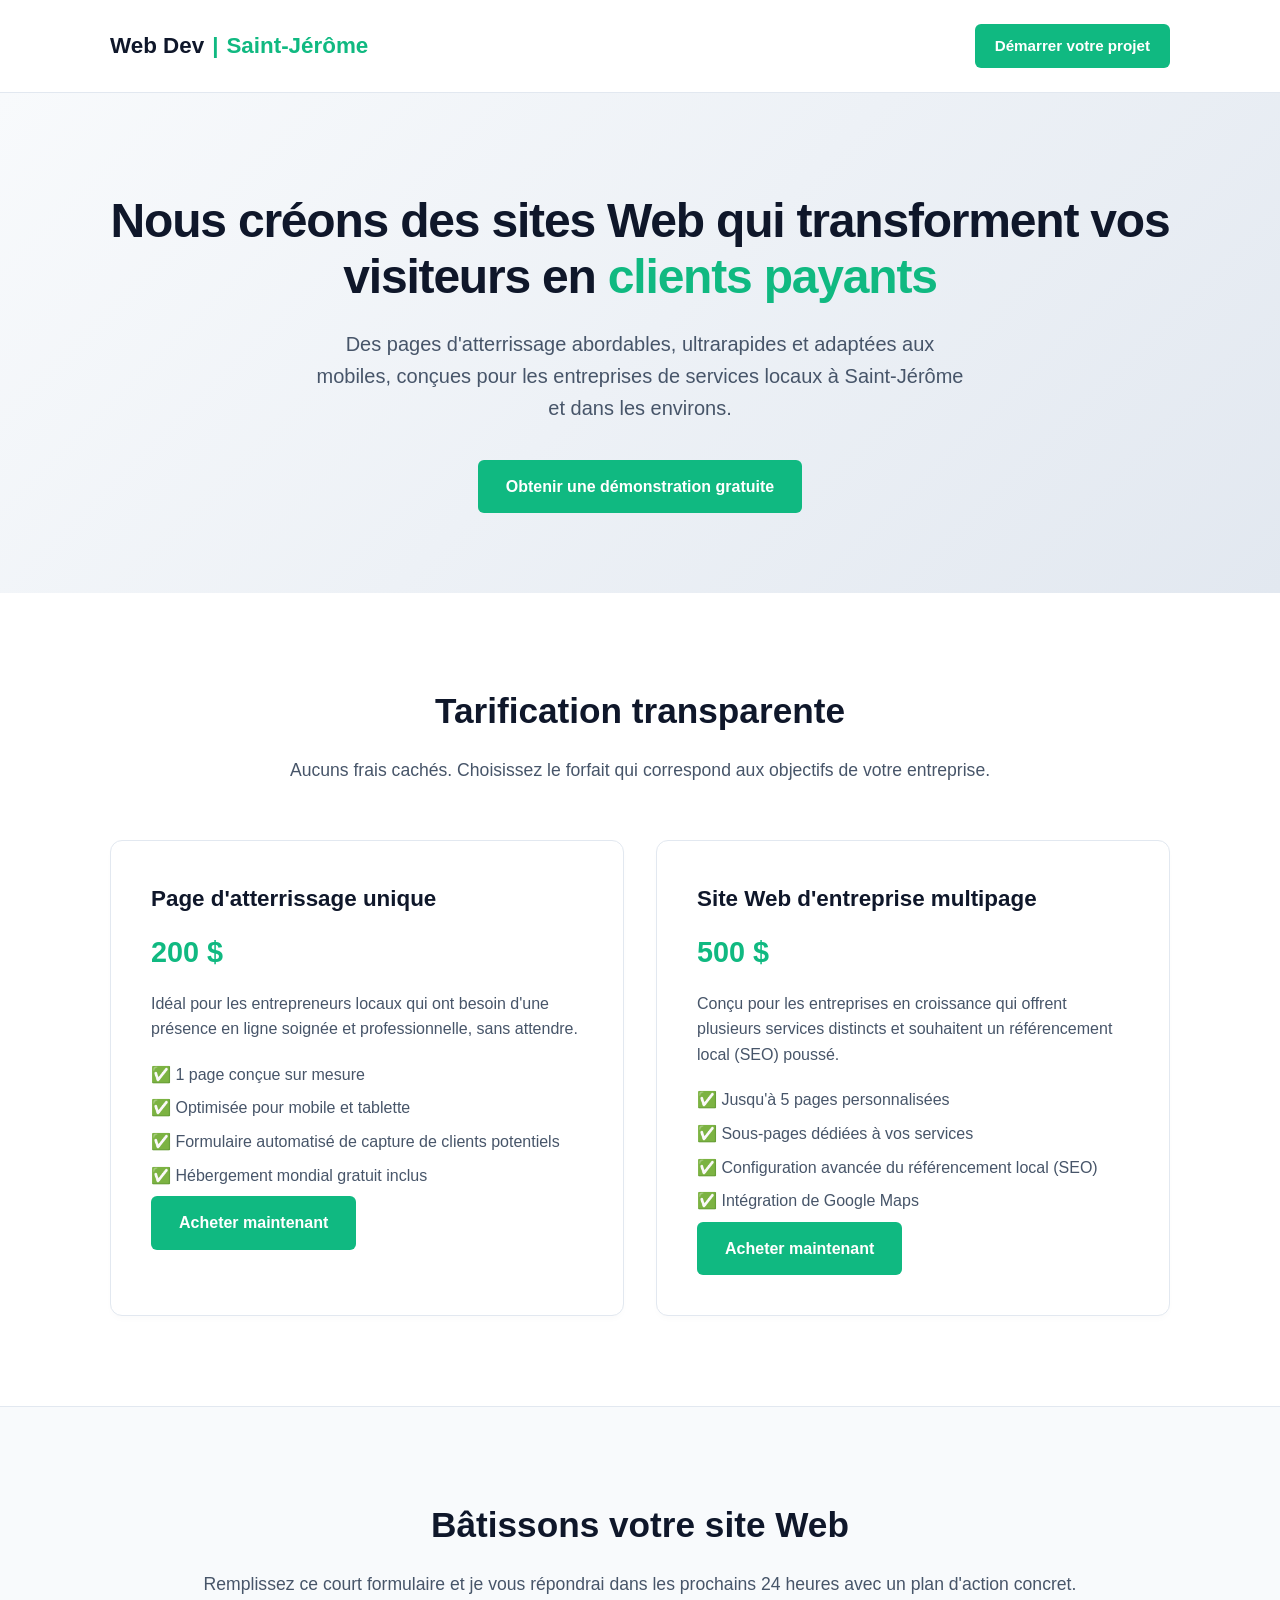
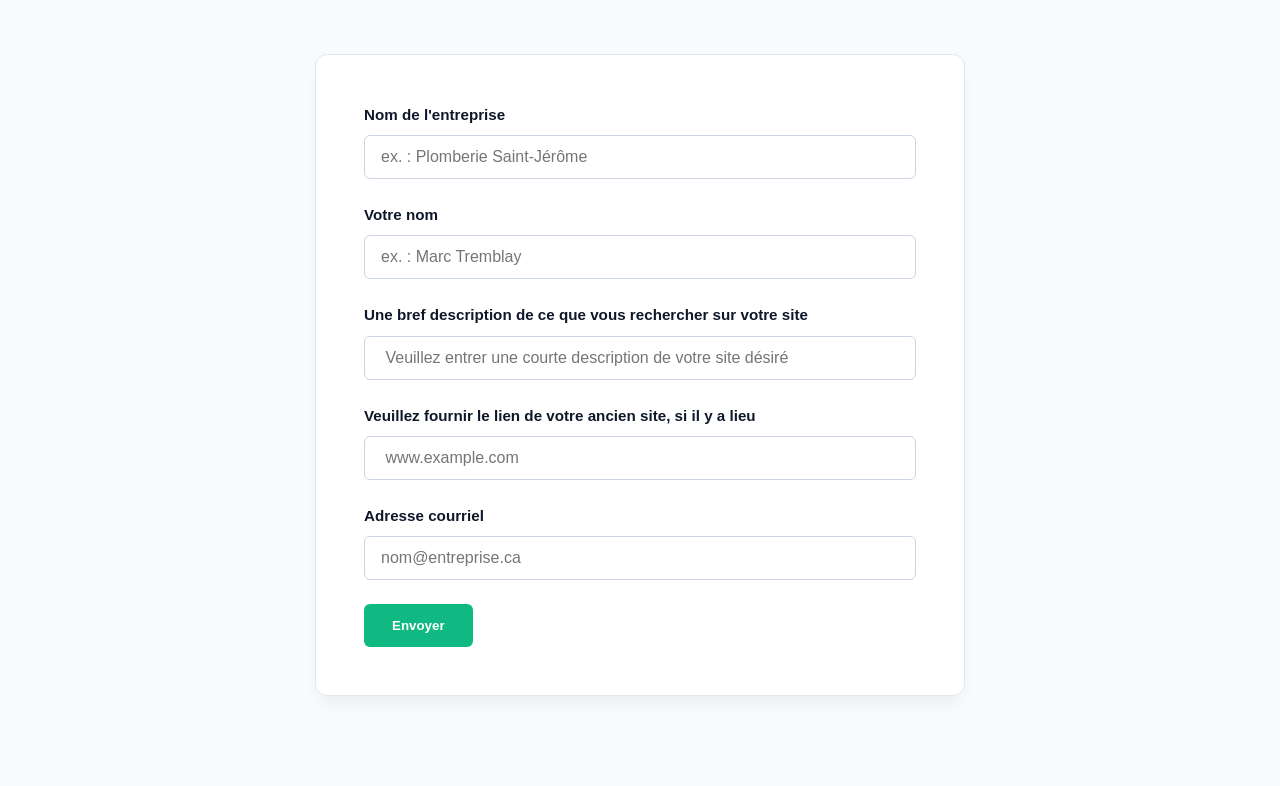
==== index.html @ 794383ef "Update index.html" ====
<!DOCTYPE html>
<html lang="fr-CA">
<head>
    <meta charset="UTF-8">
    <meta name="viewport" content="width=device-width, initial-scale=1.0">
    <title>Développement Web local | Saint-Jérôme</title>
    <link rel="stylesheet" href="style.css">
    <link rel="icon" type="image/png" href="logo.png">
    <link rel="stylesheet" href="sitemap.xml">
</head>
<body>

    <!-- En-tête / Navigation -->
    <header>
        <div class="container nav-container">
            <a href="#" class="logo"> Web Dev <span>|</span><span>Saint-Jérôme</span></a>
            <a href="#order" class="btn" style="padding: 10px 20px; font-size: 0.95rem;">Démarrer votre projet</a>
        </div>
    </header>

    <!-- Section Principale (Hero) -->
    <section class="hero">
        <div class="container">
            <h1>Nous créons des sites Web qui transforment vos visiteurs en <span>clients payants</span></h1>
            <p>Des pages d'atterrissage abordables, ultrarapides et adaptées aux mobiles, conçues pour les entreprises de services locaux à Saint-Jérôme et dans les environs.</p>
            <a href="#order" class="btn">Obtenir une démonstration gratuite</a>
        </div>
    </section>

    <!-- Grille des forfaits / services -->
    <section class="services">
        <div class="container">
            <h2 class="section-title">Tarification transparente</h2>
            <p class="section-subtitle">Aucuns frais cachés. Choisissez le forfait qui correspond aux objectifs de votre entreprise.</p>
            <div class="grid">
                <!-- Forfait 1 -->
                <div class="card">
                    <h3>Page d'atterrissage unique</h3>
                    <div class="price">200 $</div>
                    <p>Idéal pour les entrepreneurs locaux qui ont besoin d'une présence en ligne soignée et professionnelle, sans attendre.</p>
                    <ul>
                        <li>✅ 1 page conçue sur mesure</li>
                        <li>✅ Optimisée pour mobile et tablette</li>
                        <li>✅ Formulaire automatisé de capture de clients potentiels</li>
                        <li>✅ Hébergement mondial gratuit inclus</li>
                    </ul>
                    <a href="https://buy.stripe.com/6oU6oA7S6fLh4u313DaEE00" class="button1">
                        Acheter maintenant
                    </a>
                </div>
                <!-- Forfait 2 -->
                <div class="card">
                    <h3>Site Web d'entreprise multipage</h3>
                    <div class="price">500 $</div>
                    <p>Conçu pour les entreprises en croissance qui offrent plusieurs services distincts et souhaitent un référencement local (SEO) poussé.</p>
                    <ul>
                        <li>✅ Jusqu'à 5 pages personnalisées</li>
                        <li>✅ Sous-pages dédiées à vos services</li>
                        <li>✅ Configuration avancée du référencement local (SEO)</li>
                        <li>✅ Intégration de Google Maps</li>
                    </ul>
                    <a href="https://buy.stripe.com/9B69AMgoC56D5y727HaEE01" class="button2">
                        Acheter maintenant
                    </a>
                </div>
            </div>
        </div>
    </section>

    <!-- Formulaire de contact et de commande (Intégré à Netlify) -->
    <section class="contact" id="order">
        <div class="container">
            <h2 class="section-title">Bâtissons votre site Web</h2>
            <p class="section-subtitle">Remplissez ce court formulaire et je vous répondrai dans les prochains 24 heures avec un plan d'action concret.</p>
            
            <div class="form-container">
                <!-- data-netlify="true" transforme ce formulaire en base de données instantanée sur Netlify -->
                <form action="https://formspree.io/f/mzerzvkk" method="POST" data-netlify="true">
                    
                    <div class="form-group">
                        <label for="bizname">Nom de l'entreprise</label>
                        <input type="text" id="bizname" name="business_name" placeholder="ex. : Plomberie Saint-Jérôme" required>
                    </div>

                    <div class="form-group">
                        <label for="contactname">Votre nom</label>
                        <input type="text" id="contactname" name="client_name" placeholder="ex. : Marc Tremblay" required>
                    </div>

                    <div class="form-group">
                        <label for="projectdescription">Une bref description de ce que vous rechercher sur votre site</label>
                        <input type="freetext" id="projectdescription" name="description" placeholder=" Veuillez entrer une courte description de votre site désiré" required>
                    </div>

                    <div class="form-group">
                        <label for="anciensite">Veuillez fournir le lien de votre ancien site, si il y a lieu</label>
                        <input type="freetext" id="anciensite" name="anciensite" placeholder=" www.example.com " optional>
                    </div>

                    <div class="form-group">
                        <label for="email">Adresse courriel</label>
                        <input type="email" id="email" name="email" placeholder="nom@entreprise.ca" required>
                    </div>

                    <div id="upload-container">
                        <input type="hidden" id="uploaded-file-key" name="r2_file_key" />
                    </div>

                    <button type="submit" class="formsubmit">Envoyer</button>

                </form>
---- style.css ----
/* --- DESIGN SYSTEM & CSS RESET --- */
        * {
            box-sizing: border-box;
            margin: 0;
            padding: 0;
            font-family: -apple-system, BlinkMacSystemFont, "Segoe UI", Roboto, Helvetica, Arial, sans-serif;
        }

        :root {
            --primary: #10b981;       /* Vibrant Agency Green */
            --primary-dark: #059669;  /* Hover state */
            --text-dark: #0f172a;     /* Deep slate blue/black */
            --text-light: #475569;    /* Secondary slate text */
            --bg-light: #f8fafc;      /* Soft light background */
            --white: #ffffff;
        }

        body {
            color: var(--text-dark);
            line-height: 1.6;
            background-color: var(--white);
        }

        /* --- LAYOUT UTILITIES --- */
        .container {
            width: 100%;
            max-width: 1100px;
            margin: 0 auto;
            padding: 0 20px;
        }

        .btn {
            display: inline-block;
            background: var(--primary);
            color: var(--white);
            padding: 14px 28px;
            text-decoration: none;
            border-radius: 6px;
            font-weight: 600;
            border: none;
            cursor: pointer;
            transition: all 0.2s ease;
        }


        .button1{
            display: inline-block;
            background: var(--primary);
            color: var(--white);
            padding: 14px 28px;
            text-decoration: none;
            border-radius: 6px;
            font-weight: 600;
            border: none;
            cursor: pointer;
            transition: all 0.2s ease;
        }

        .button2{
            display: inline-block;
            background: var(--primary);
            color: var(--white);
            padding: 14px 28px;
            text-decoration: none;
            border-radius: 6px;
            font-weight: 600;
            border: none;
            cursor: pointer;
            transition: all 0.2s ease;
        }

        .formsubmit{
            display: inline-block;
            background: var(--primary);
            color: var(--white);
            padding: 14px 28px;
            text-decoration: none;
            border-radius: 6px;
            font-weight: 600;
            border: none;
            cursor: pointer;
            transition: all 0.2s ease;
        }

        .btn:hover {
            background: var(--primary-dark);
            transform: translateY(-1px);
        }

        /* --- HEADER & NAVIGATION --- */
        header {
            padding: 24px 0;
            background: var(--white);
            border-bottom: 1px solid #e2e8f0;
            position: sticky;
            top: 0;
            z-index: 100;
        }

        .nav-container {
            display: flex;
            justify-content: space-between;
            align-items: center;
        }

        .logo {
            font-size: 1.4rem;
            font-weight: 800;
            color: var(--text-dark);
            text-decoration: none;
            display: flex;
            align-items: center;
            gap: 8px;
        }

        .logo span {
            color: var(--primary);
        }

        /* --- HERO SECTION --- */
        .hero {
            padding: 100px 0 80px 0;
            background: linear-gradient(135deg, #f8fafc 0%, #e2e8f0 100%);
            text-align: center;
        }

        .hero h1 {
            font-size: 3rem;
            font-weight: 800;
            line-height: 1.15;
            margin-bottom: 24px;
            letter-spacing: -0.025em;
        }

        .hero h1 span {
            color: var(--primary);
        }

        .hero p {
            font-size: 1.25rem;
            color: var(--text-light);
            max-width: 650px;
            margin: 0 auto 36px auto;
        }

        /* --- OFFERS SECTION --- */
        .services {
            padding: 90px 0;
        }

        .section-title {
            text-align: center;
            font-size: 2.2rem;
            font-weight: 800;
            margin-bottom: 16px;
        }

        .section-subtitle {
            text-align: center;
            color: var(--text-light);
            margin-bottom: 56px;
            font-size: 1.1rem;
        }

        .grid {
            display: grid;
            grid-template-columns: repeat(auto-fit, minmax(300px, 1fr));
            gap: 32px;
        }

        .card {
            padding: 40px;
            border: 1px solid #e2e8f0;
            border-radius: 12px;
            background: var(--white);
            box-shadow: 0 4px 6px -1px rgba(0,0,0,0.02);
            transition: transform 0.2s ease;
        }

        .card:hover {
            transform: translateY(-4px);
        }

        .card h3 {
            margin-bottom: 12px;
            font-size: 1.4rem;
            font-weight: 700;
        }

        .card .price {
            font-size: 1.8rem;
            font-weight: 800;
            color: var(--primary);
            margin-bottom: 16px;
        }

        .card p {
            color: var(--text-light);
            margin-bottom: 20px;
        }

        .card ul {
            list-style: none;
            color: var(--text-light);
        }

        .card ul li {
            margin-bottom: 8px;
            display: flex;
            align-items: center;
            gap: 8px;
        }

        /* --- CONTACT & INTENDED ORDER FORM --- */
        .contact {
            padding: 90px 0;
            background-color: var(--bg-light);
            border-top: 1px solid #e2e8f0;
        }

        .form-container {
            max-width: 650px;
            margin: 0 auto;
            background: var(--white);
            padding: 48px;
            border-radius: 12px;
            border: 1px solid #e2e8f0;
            box-shadow: 0 10px 15px -3px rgba(0,0,0,0.05);
        }

        .form-group {
            margin-bottom: 24px;
        }

        .form-group label {
            display: block;
            margin-bottom: 8px;
            font-weight: 600;
            font-size: 0.95rem;
        }

        .form-group input, 
        .form-group select, 
        .form-group textarea {
            width: 100%;
            padding: 12px 16px;
            border: 1px solid #cbd5e1;
            border-radius: 6px;
            font-size: 1rem;
            color: var(--text-dark);
            background-color: var(--white);
        }

        .form-group input:focus, 
        .form-group select:focus, 
        .form-group textarea:focus {
            outline: 2px solid var(--primary);
            border-color: transparent;
        }

        /* --- FOOTER --- */
        footer {
            background: var(--text-dark);
            color: #94a3b8;
            padding: 48px 0;
            text-align: center;
            font-size: 0.95rem;
            border-top: 1px solid #334155;
        }

        /* --- RESPONSIVE STYLING --- */
        @media (max-width: 768px) {
            .hero h1 { font-size: 2.2rem; }
            .form-container { padding: 24px; }
        }
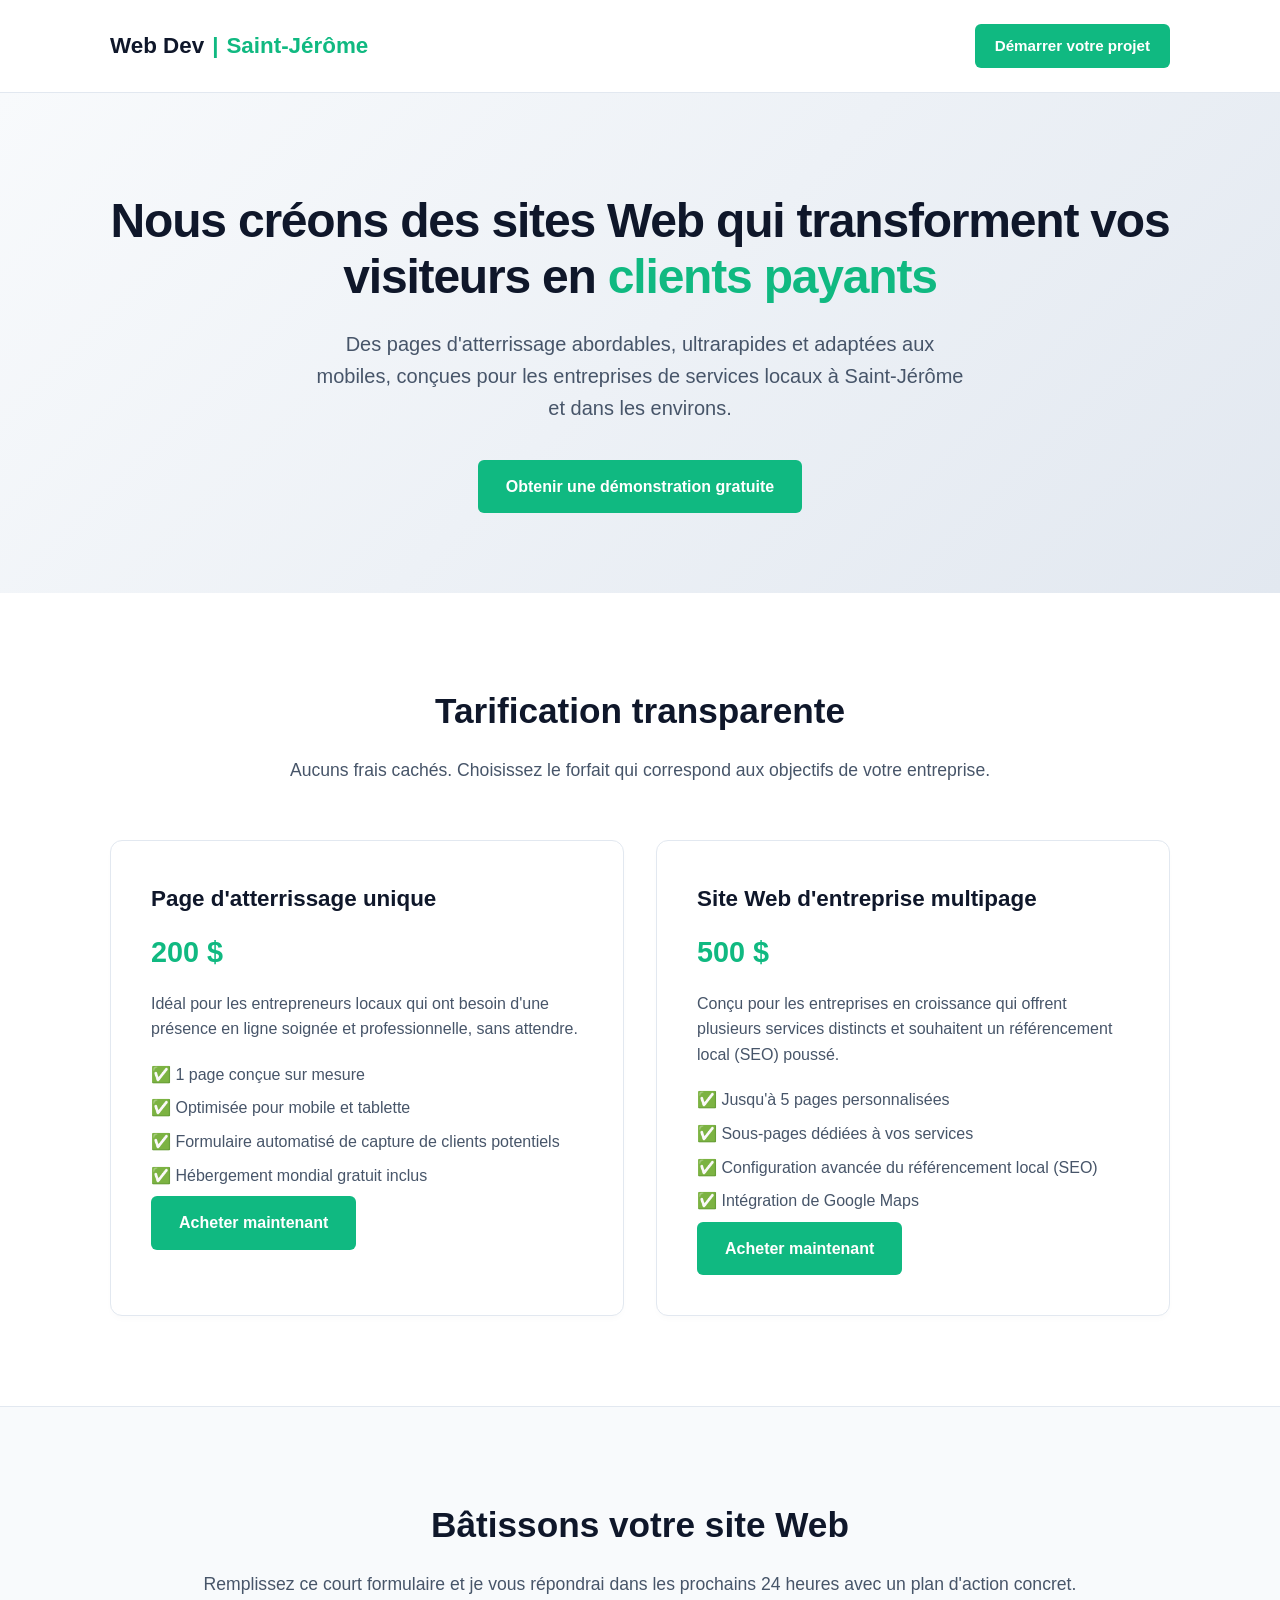
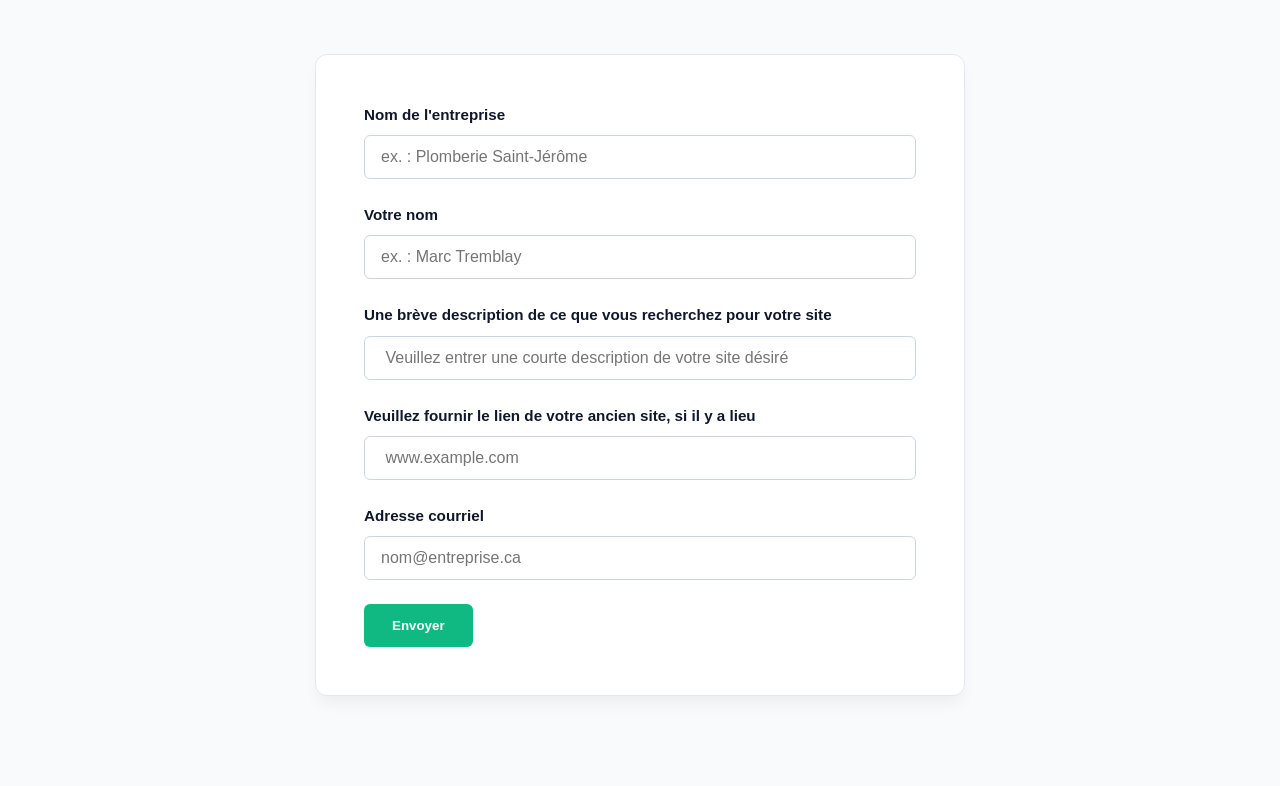
==== commit 0f586ad7: "Update index.html" ====
--- a/index.html
+++ b/index.html
@@ -44,7 +44,7 @@
                         <li>✅ Formulaire automatisé de capture de clients potentiels</li>
                         <li>✅ Hébergement mondial gratuit inclus</li>
                     </ul>
-                    <a href="https://buy.stripe.com/6oU6oA7S6fLh4u313DaEE00" class="button1">
+                    <a href="https://www.paypal.com/ncp/payment/PUS4BZ6QSSYFJ" class="button1">
                         Acheter maintenant
                     </a>
                 </div>
@@ -59,7 +59,7 @@
                         <li>✅ Configuration avancée du référencement local (SEO)</li>
                         <li>✅ Intégration de Google Maps</li>
                     </ul>
-                    <a href="https://buy.stripe.com/9B69AMgoC56D5y727HaEE01" class="button2">
+                    <a href="https://www.paypal.com/ncp/payment/2M7Z2KMEAMUM4" class="button2">
                         Acheter maintenant
                     </a>
                 </div>
@@ -88,7 +88,7 @@
                     </div>
 
                     <div class="form-group">
-                        <label for="projectdescription">Une bref description de ce que vous rechercher sur votre site</label>
+                        <label for="projectdescription">Une brève description de ce que vous recherchez pour votre site</label>
                         <input type="freetext" id="projectdescription" name="description" placeholder=" Veuillez entrer une courte description de votre site désiré" required>
                     </div>
 
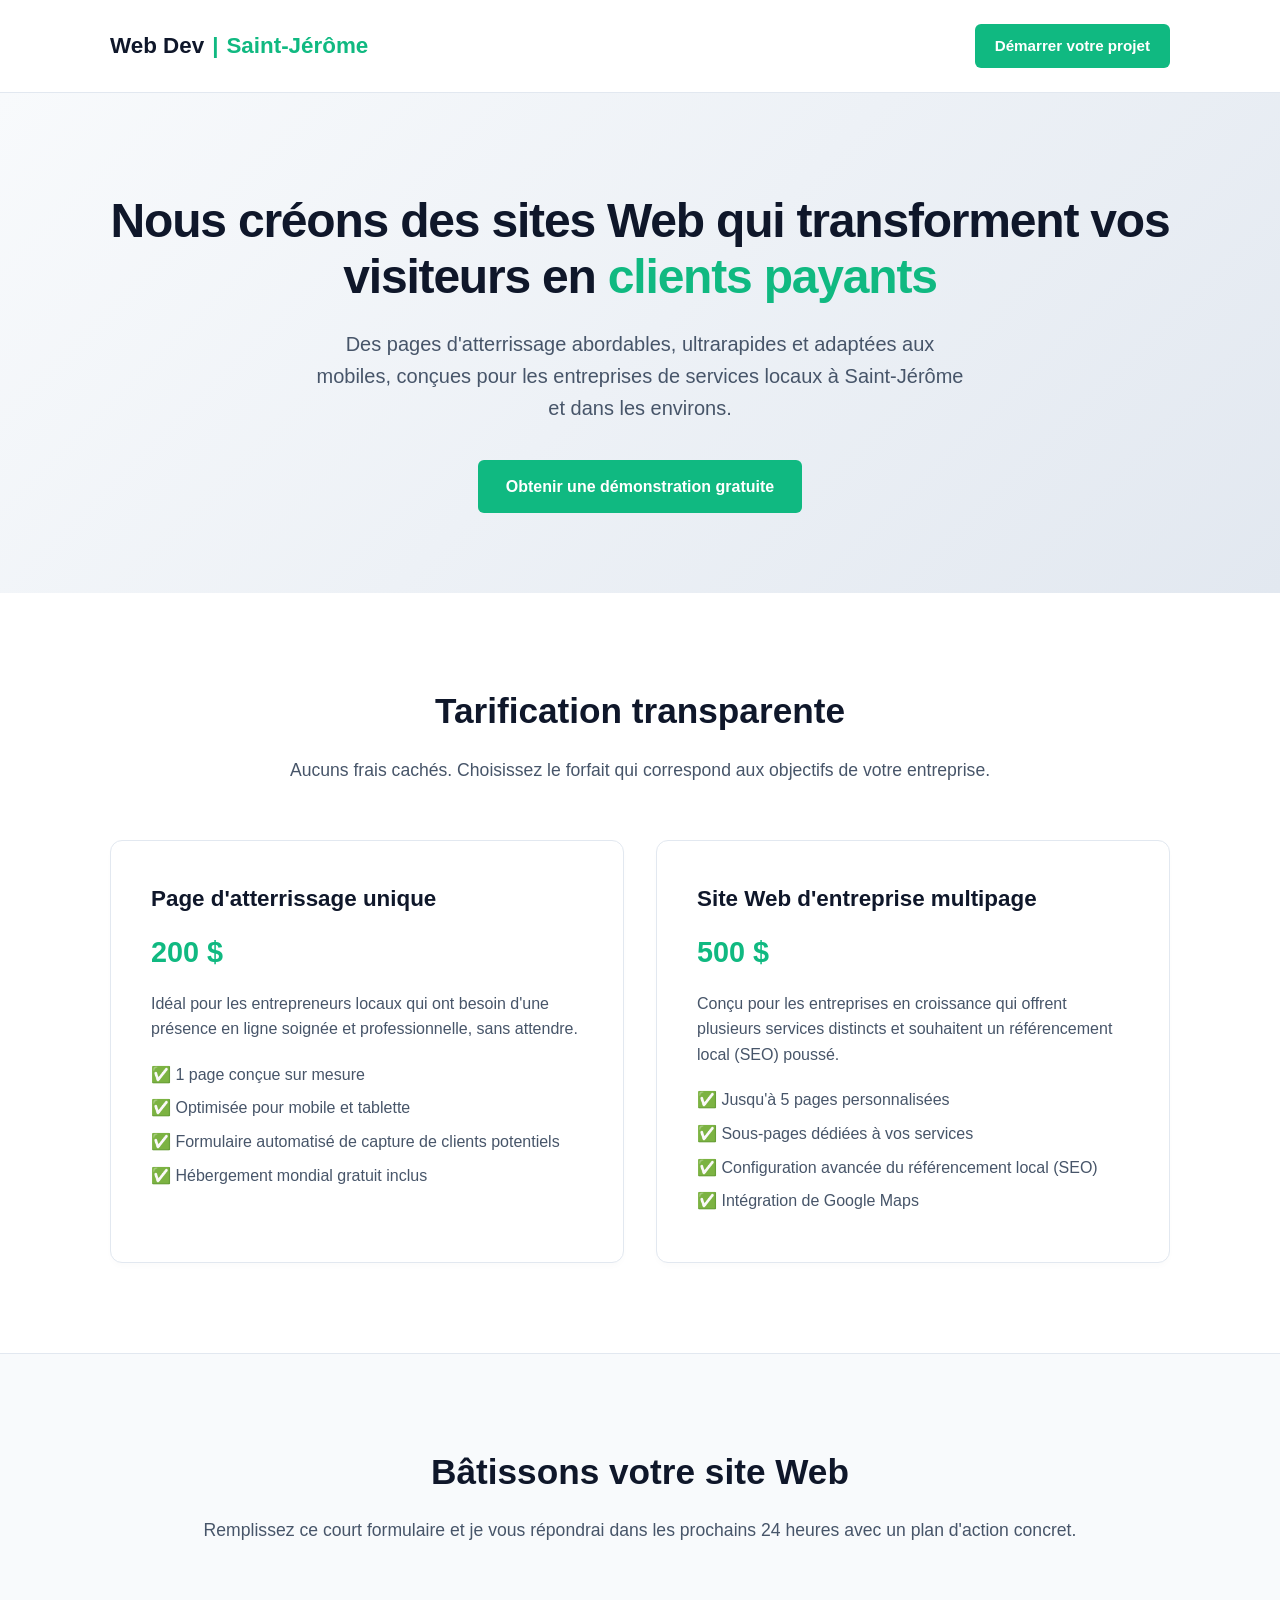
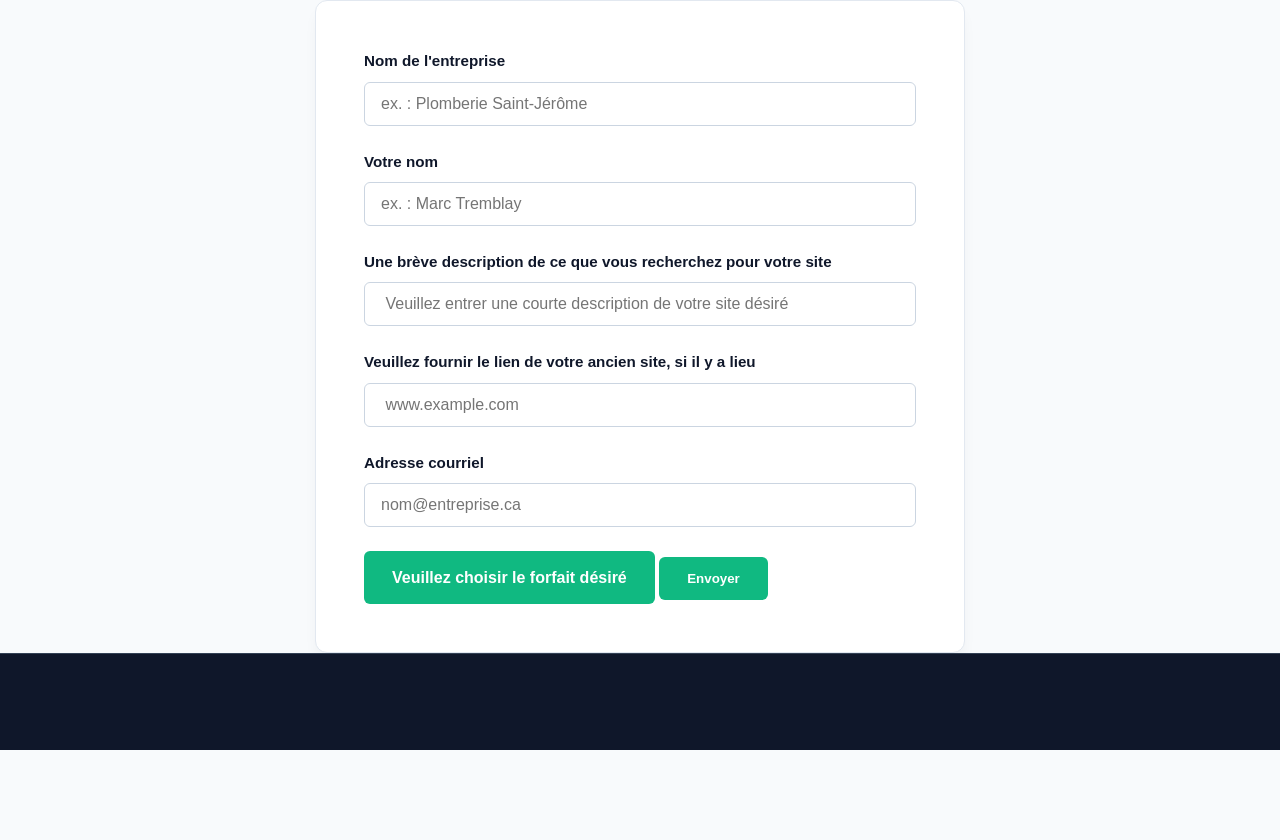
==== commit 3e39f0c3: "updt 2" ====
--- a/index.html
+++ b/index.html
@@ -1,5 +1,6 @@
 <!DOCTYPE html>
 <html lang="fr-CA">
+
 <head>
     <meta charset="UTF-8">
     <meta name="viewport" content="width=device-width, initial-scale=1.0">
@@ -8,6 +9,7 @@
     <link rel="icon" type="image/png" href="logo.png">
     <link rel="stylesheet" href="sitemap.xml">
 </head>
+
 <body>
 
     <!-- En-tête / Navigation -->
@@ -22,8 +24,9 @@
     <section class="hero">
         <div class="container">
             <h1>Nous créons des sites Web qui transforment vos visiteurs en <span>clients payants</span></h1>
-            <p>Des pages d'atterrissage abordables, ultrarapides et adaptées aux mobiles, conçues pour les entreprises de services locaux à Saint-Jérôme et dans les environs.</p>
-            <a href="#order" class="btn">Obtenir une démonstration gratuite</a>
+            <p>Des pages d'atterrissage abordables, ultrarapides et adaptées aux mobiles, conçues pour les entreprises
+                de services locaux à Saint-Jérôme et dans les environs.</p>
+            <a href="formulaire.html" class="btn">Obtenir une démonstration gratuite</a>
         </div>
     </section>
 
@@ -31,37 +34,34 @@
     <section class="services">
         <div class="container">
             <h2 class="section-title">Tarification transparente</h2>
-            <p class="section-subtitle">Aucuns frais cachés. Choisissez le forfait qui correspond aux objectifs de votre entreprise.</p>
+            <p class="section-subtitle">Aucuns frais cachés. Choisissez le forfait qui correspond aux objectifs de votre
+                entreprise.</p>
             <div class="grid">
                 <!-- Forfait 1 -->
                 <div class="card">
                     <h3>Page d'atterrissage unique</h3>
                     <div class="price">200 $</div>
-                    <p>Idéal pour les entrepreneurs locaux qui ont besoin d'une présence en ligne soignée et professionnelle, sans attendre.</p>
+                    <p>Idéal pour les entrepreneurs locaux qui ont besoin d'une présence en ligne soignée et
+                        professionnelle, sans attendre.</p>
                     <ul>
                         <li>✅ 1 page conçue sur mesure</li>
                         <li>✅ Optimisée pour mobile et tablette</li>
                         <li>✅ Formulaire automatisé de capture de clients potentiels</li>
                         <li>✅ Hébergement mondial gratuit inclus</li>
                     </ul>
-                    <a href="https://www.paypal.com/ncp/payment/PUS4BZ6QSSYFJ" class="button1">
-                        Acheter maintenant
-                    </a>
                 </div>
                 <!-- Forfait 2 -->
                 <div class="card">
                     <h3>Site Web d'entreprise multipage</h3>
                     <div class="price">500 $</div>
-                    <p>Conçu pour les entreprises en croissance qui offrent plusieurs services distincts et souhaitent un référencement local (SEO) poussé.</p>
+                    <p>Conçu pour les entreprises en croissance qui offrent plusieurs services distincts et souhaitent
+                        un référencement local (SEO) poussé.</p>
                     <ul>
                         <li>✅ Jusqu'à 5 pages personnalisées</li>
                         <li>✅ Sous-pages dédiées à vos services</li>
                         <li>✅ Configuration avancée du référencement local (SEO)</li>
                         <li>✅ Intégration de Google Maps</li>
                     </ul>
-                    <a href="https://www.paypal.com/ncp/payment/2M7Z2KMEAMUM4" class="button2">
-                        Acheter maintenant
-                    </a>
                 </div>
             </div>
         </div>
@@ -71,30 +71,36 @@
     <section class="contact" id="order">
         <div class="container">
             <h2 class="section-title">Bâtissons votre site Web</h2>
-            <p class="section-subtitle">Remplissez ce court formulaire et je vous répondrai dans les prochains 24 heures avec un plan d'action concret.</p>
-            
+            <p class="section-subtitle">Remplissez ce court formulaire et je vous répondrai dans les prochains 24 heures
+                avec un plan d'action concret.</p>
+
             <div class="form-container">
                 <!-- data-netlify="true" transforme ce formulaire en base de données instantanée sur Netlify -->
                 <form action="https://formspree.io/f/mzerzvkk" method="POST" data-netlify="true">
-                    
+
                     <div class="form-group">
                         <label for="bizname">Nom de l'entreprise</label>
-                        <input type="text" id="bizname" name="business_name" placeholder="ex. : Plomberie Saint-Jérôme" required>
+                        <input type="text" id="bizname" name="business_name" placeholder="ex. : Plomberie Saint-Jérôme"
+                            required>
                     </div>
 
                     <div class="form-group">
                         <label for="contactname">Votre nom</label>
-                        <input type="text" id="contactname" name="client_name" placeholder="ex. : Marc Tremblay" required>
+                        <input type="text" id="contactname" name="client_name" placeholder="ex. : Marc Tremblay"
+                            required>
                     </div>
 
                     <div class="form-group">
-                        <label for="projectdescription">Une brève description de ce que vous recherchez pour votre site</label>
-                        <input type="freetext" id="projectdescription" name="description" placeholder=" Veuillez entrer une courte description de votre site désiré" required>
+                        <label for="projectdescription">Une brève description de ce que vous recherchez pour votre
+                            site</label>
+                        <input type="freetext" id="projectdescription" name="description"
+                            placeholder=" Veuillez entrer une courte description de votre site désiré" required>
                     </div>
 
                     <div class="form-group">
                         <label for="anciensite">Veuillez fournir le lien de votre ancien site, si il y a lieu</label>
-                        <input type="freetext" id="anciensite" name="anciensite" placeholder=" www.example.com " optional>
+                        <input type="freetext" id="anciensite" name="anciensite" placeholder=" www.example.com "
+                            optional>
                     </div>
 
                     <div class="form-group">
@@ -106,6 +112,19 @@
                         <input type="hidden" id="uploaded-file-key" name="r2_file_key" />
                     </div>
 
+                    <a href="forfait.html" class="button3">Veuillez choisir le forfait désiré</a>
                     <button type="submit" class="formsubmit">Envoyer</button>
 
                 </form>
+
+            </div>
+
+        </div>
+
+
+        </div>
+        </div>
+        </div>
+
+        <!-- section À propos -->
+        <footer></footer>
--- a/style.css
+++ b/style.css
@@ -1,275 +1,298 @@
 /* --- DESIGN SYSTEM & CSS RESET --- */
-        * {
-            box-sizing: border-box;
-            margin: 0;
-            padding: 0;
-            font-family: -apple-system, BlinkMacSystemFont, "Segoe UI", Roboto, Helvetica, Arial, sans-serif;
-        }
-
-        :root {
-            --primary: #10b981;       /* Vibrant Agency Green */
-            --primary-dark: #059669;  /* Hover state */
-            --text-dark: #0f172a;     /* Deep slate blue/black */
-            --text-light: #475569;    /* Secondary slate text */
-            --bg-light: #f8fafc;      /* Soft light background */
-            --white: #ffffff;
-        }
-
-        body {
-            color: var(--text-dark);
-            line-height: 1.6;
-            background-color: var(--white);
-        }
-
-        /* --- LAYOUT UTILITIES --- */
-        .container {
-            width: 100%;
-            max-width: 1100px;
-            margin: 0 auto;
-            padding: 0 20px;
-        }
-
-        .btn {
-            display: inline-block;
-            background: var(--primary);
-            color: var(--white);
-            padding: 14px 28px;
-            text-decoration: none;
-            border-radius: 6px;
-            font-weight: 600;
-            border: none;
-            cursor: pointer;
-            transition: all 0.2s ease;
-        }
-
-
-        .button1{
-            display: inline-block;
-            background: var(--primary);
-            color: var(--white);
-            padding: 14px 28px;
-            text-decoration: none;
-            border-radius: 6px;
-            font-weight: 600;
-            border: none;
-            cursor: pointer;
-            transition: all 0.2s ease;
-        }
-
-        .button2{
-            display: inline-block;
-            background: var(--primary);
-            color: var(--white);
-            padding: 14px 28px;
-            text-decoration: none;
-            border-radius: 6px;
-            font-weight: 600;
-            border: none;
-            cursor: pointer;
-            transition: all 0.2s ease;
-        }
-
-        .formsubmit{
-            display: inline-block;
-            background: var(--primary);
-            color: var(--white);
-            padding: 14px 28px;
-            text-decoration: none;
-            border-radius: 6px;
-            font-weight: 600;
-            border: none;
-            cursor: pointer;
-            transition: all 0.2s ease;
-        }
-
-        .btn:hover {
-            background: var(--primary-dark);
-            transform: translateY(-1px);
-        }
-
-        /* --- HEADER & NAVIGATION --- */
-        header {
-            padding: 24px 0;
-            background: var(--white);
-            border-bottom: 1px solid #e2e8f0;
-            position: sticky;
-            top: 0;
-            z-index: 100;
-        }
-
-        .nav-container {
-            display: flex;
-            justify-content: space-between;
-            align-items: center;
-        }
-
-        .logo {
-            font-size: 1.4rem;
-            font-weight: 800;
-            color: var(--text-dark);
-            text-decoration: none;
-            display: flex;
-            align-items: center;
-            gap: 8px;
-        }
-
-        .logo span {
-            color: var(--primary);
-        }
-
-        /* --- HERO SECTION --- */
-        .hero {
-            padding: 100px 0 80px 0;
-            background: linear-gradient(135deg, #f8fafc 0%, #e2e8f0 100%);
-            text-align: center;
-        }
-
-        .hero h1 {
-            font-size: 3rem;
-            font-weight: 800;
-            line-height: 1.15;
-            margin-bottom: 24px;
-            letter-spacing: -0.025em;
-        }
-
-        .hero h1 span {
-            color: var(--primary);
-        }
-
-        .hero p {
-            font-size: 1.25rem;
-            color: var(--text-light);
-            max-width: 650px;
-            margin: 0 auto 36px auto;
-        }
-
-        /* --- OFFERS SECTION --- */
-        .services {
-            padding: 90px 0;
-        }
-
-        .section-title {
-            text-align: center;
-            font-size: 2.2rem;
-            font-weight: 800;
-            margin-bottom: 16px;
-        }
-
-        .section-subtitle {
-            text-align: center;
-            color: var(--text-light);
-            margin-bottom: 56px;
-            font-size: 1.1rem;
-        }
-
-        .grid {
-            display: grid;
-            grid-template-columns: repeat(auto-fit, minmax(300px, 1fr));
-            gap: 32px;
-        }
-
-        .card {
-            padding: 40px;
-            border: 1px solid #e2e8f0;
-            border-radius: 12px;
-            background: var(--white);
-            box-shadow: 0 4px 6px -1px rgba(0,0,0,0.02);
-            transition: transform 0.2s ease;
-        }
-
-        .card:hover {
-            transform: translateY(-4px);
-        }
-
-        .card h3 {
-            margin-bottom: 12px;
-            font-size: 1.4rem;
-            font-weight: 700;
-        }
-
-        .card .price {
-            font-size: 1.8rem;
-            font-weight: 800;
-            color: var(--primary);
-            margin-bottom: 16px;
-        }
-
-        .card p {
-            color: var(--text-light);
-            margin-bottom: 20px;
-        }
-
-        .card ul {
-            list-style: none;
-            color: var(--text-light);
-        }
-
-        .card ul li {
-            margin-bottom: 8px;
-            display: flex;
-            align-items: center;
-            gap: 8px;
-        }
-
-        /* --- CONTACT & INTENDED ORDER FORM --- */
-        .contact {
-            padding: 90px 0;
-            background-color: var(--bg-light);
-            border-top: 1px solid #e2e8f0;
-        }
-
-        .form-container {
-            max-width: 650px;
-            margin: 0 auto;
-            background: var(--white);
-            padding: 48px;
-            border-radius: 12px;
-            border: 1px solid #e2e8f0;
-            box-shadow: 0 10px 15px -3px rgba(0,0,0,0.05);
-        }
-
-        .form-group {
-            margin-bottom: 24px;
-        }
-
-        .form-group label {
-            display: block;
-            margin-bottom: 8px;
-            font-weight: 600;
-            font-size: 0.95rem;
-        }
-
-        .form-group input, 
-        .form-group select, 
-        .form-group textarea {
-            width: 100%;
-            padding: 12px 16px;
-            border: 1px solid #cbd5e1;
-            border-radius: 6px;
-            font-size: 1rem;
-            color: var(--text-dark);
-            background-color: var(--white);
-        }
-
-        .form-group input:focus, 
-        .form-group select:focus, 
-        .form-group textarea:focus {
-            outline: 2px solid var(--primary);
-            border-color: transparent;
-        }
-
-        /* --- FOOTER --- */
-        footer {
-            background: var(--text-dark);
-            color: #94a3b8;
-            padding: 48px 0;
-            text-align: center;
-            font-size: 0.95rem;
-            border-top: 1px solid #334155;
-        }
-
-        /* --- RESPONSIVE STYLING --- */
-        @media (max-width: 768px) {
-            .hero h1 { font-size: 2.2rem; }
-            .form-container { padding: 24px; }
-        }+* {
+    box-sizing: border-box;
+    margin: 0;
+    padding: 0;
+    font-family: -apple-system, BlinkMacSystemFont, "Segoe UI", Roboto, Helvetica, Arial, sans-serif;
+}
+
+:root {
+    --primary: #10b981;
+    /* Vibrant Agency Green */
+    --primary-dark: #059669;
+    /* Hover state */
+    --text-dark: #0f172a;
+    /* Deep slate blue/black */
+    --text-light: #475569;
+    /* Secondary slate text */
+    --bg-light: #f8fafc;
+    /* Soft light background */
+    --white: #ffffff;
+}
+
+body {
+    color: var(--text-dark);
+    line-height: 1.6;
+    background-color: var(--white);
+}
+
+/* --- LAYOUT UTILITIES --- */
+.container {
+    width: 100%;
+    max-width: 1100px;
+    margin: 0 auto;
+    padding: 0 20px;
+}
+
+.btn {
+    display: inline-block;
+    background: var(--primary);
+    color: var(--white);
+    padding: 14px 28px;
+    text-decoration: none;
+    border-radius: 6px;
+    font-weight: 600;
+    border: none;
+    cursor: pointer;
+    transition: all 0.2s ease;
+}
+
+
+.button1 {
+    display: inline-block;
+    background: var(--primary);
+    color: var(--white);
+    padding: 14px 28px;
+    text-decoration: none;
+    border-radius: 6px;
+    font-weight: 600;
+    border: none;
+    cursor: pointer;
+    transition: all 0.2s ease;
+}
+
+.button2 {
+    display: inline-block;
+    background: var(--primary);
+    color: var(--white);
+    padding: 14px 28px;
+    text-decoration: none;
+    border-radius: 6px;
+    font-weight: 600;
+    border: none;
+    cursor: pointer;
+    transition: all 0.2s ease;
+}
+
+.button3 {
+    display: inline-block;
+    background: var(--primary);
+    color: var(--white);
+    padding: 14px 28px;
+    text-decoration: none;
+    border-radius: 6px;
+    font-weight: 600;
+    border: none;
+    cursor: pointer;
+    transition: all 0.2s ease;
+}
+
+.formsubmit {
+    display: inline-block;
+    background: var(--primary);
+    color: var(--white);
+    padding: 14px 28px;
+    text-decoration: none;
+    border-radius: 6px;
+    font-weight: 600;
+    border: none;
+    cursor: pointer;
+    transition: all 0.2s ease;
+}
+
+.btn:hover {
+    background: var(--primary-dark);
+    transform: translateY(-1px);
+}
+
+/* --- HEADER & NAVIGATION --- */
+header {
+    padding: 24px 0;
+    background: var(--white);
+    border-bottom: 1px solid #e2e8f0;
+    position: sticky;
+    top: 0;
+    z-index: 100;
+}
+
+.nav-container {
+    display: flex;
+    justify-content: space-between;
+    align-items: center;
+}
+
+.logo {
+    font-size: 1.4rem;
+    font-weight: 800;
+    color: var(--text-dark);
+    text-decoration: none;
+    display: flex;
+    align-items: center;
+    gap: 8px;
+}
+
+.logo span {
+    color: var(--primary);
+}
+
+/* --- HERO SECTION --- */
+.hero {
+    padding: 100px 0 80px 0;
+    background: linear-gradient(135deg, #f8fafc 0%, #e2e8f0 100%);
+    text-align: center;
+}
+
+.hero h1 {
+    font-size: 3rem;
+    font-weight: 800;
+    line-height: 1.15;
+    margin-bottom: 24px;
+    letter-spacing: -0.025em;
+}
+
+.hero h1 span {
+    color: var(--primary);
+}
+
+.hero p {
+    font-size: 1.25rem;
+    color: var(--text-light);
+    max-width: 650px;
+    margin: 0 auto 36px auto;
+}
+
+/* --- OFFERS SECTION --- */
+.services {
+    padding: 90px 0;
+}
+
+.section-title {
+    text-align: center;
+    font-size: 2.2rem;
+    font-weight: 800;
+    margin-bottom: 16px;
+}
+
+.section-subtitle {
+    text-align: center;
+    color: var(--text-light);
+    margin-bottom: 56px;
+    font-size: 1.1rem;
+}
+
+.grid {
+    display: grid;
+    grid-template-columns: repeat(auto-fit, minmax(300px, 1fr));
+    gap: 32px;
+}
+
+.card {
+    padding: 40px;
+    border: 1px solid #e2e8f0;
+    border-radius: 12px;
+    background: var(--white);
+    box-shadow: 0 4px 6px -1px rgba(0, 0, 0, 0.02);
+    transition: transform 0.2s ease;
+}
+
+.card:hover {
+    transform: translateY(-4px);
+}
+
+.card h3 {
+    margin-bottom: 12px;
+    font-size: 1.4rem;
+    font-weight: 700;
+}
+
+.card .price {
+    font-size: 1.8rem;
+    font-weight: 800;
+    color: var(--primary);
+    margin-bottom: 16px;
+}
+
+.card p {
+    color: var(--text-light);
+    margin-bottom: 20px;
+}
+
+.card ul {
+    list-style: none;
+    color: var(--text-light);
+}
+
+.card ul li {
+    margin-bottom: 8px;
+    display: flex;
+    align-items: center;
+    gap: 8px;
+}
+
+/* --- CONTACT & INTENDED ORDER FORM --- */
+.contact {
+    padding: 90px 0;
+    background-color: var(--bg-light);
+    border-top: 1px solid #e2e8f0;
+}
+
+.form-container {
+    max-width: 650px;
+    margin: 0 auto;
+    background: var(--white);
+    padding: 48px;
+    border-radius: 12px;
+    border: 1px solid #e2e8f0;
+    box-shadow: 0 10px 15px -3px rgba(0, 0, 0, 0.05);
+}
+
+.form-group {
+    margin-bottom: 24px;
+}
+
+.form-group label {
+    display: block;
+    margin-bottom: 8px;
+    font-weight: 600;
+    font-size: 0.95rem;
+}
+
+.form-group input,
+.form-group select,
+.form-group textarea {
+    width: 100%;
+    padding: 12px 16px;
+    border: 1px solid #cbd5e1;
+    border-radius: 6px;
+    font-size: 1rem;
+    color: var(--text-dark);
+    background-color: var(--white);
+}
+
+.form-group input:focus,
+.form-group select:focus,
+.form-group textarea:focus {
+    outline: 2px solid var(--primary);
+    border-color: transparent;
+}
+
+/* --- FOOTER --- */
+footer {
+    background: var(--text-dark);
+    color: #94a3b8;
+    padding: 48px 0;
+    text-align: center;
+    font-size: 0.95rem;
+    border-top: 1px solid #334155;
+}
+
+/* --- RESPONSIVE STYLING --- */
+@media (max-width: 768px) {
+    .hero h1 {
+        font-size: 2.2rem;
+    }
+
+    .form-container {
+        padding: 24px;
+    }
+}
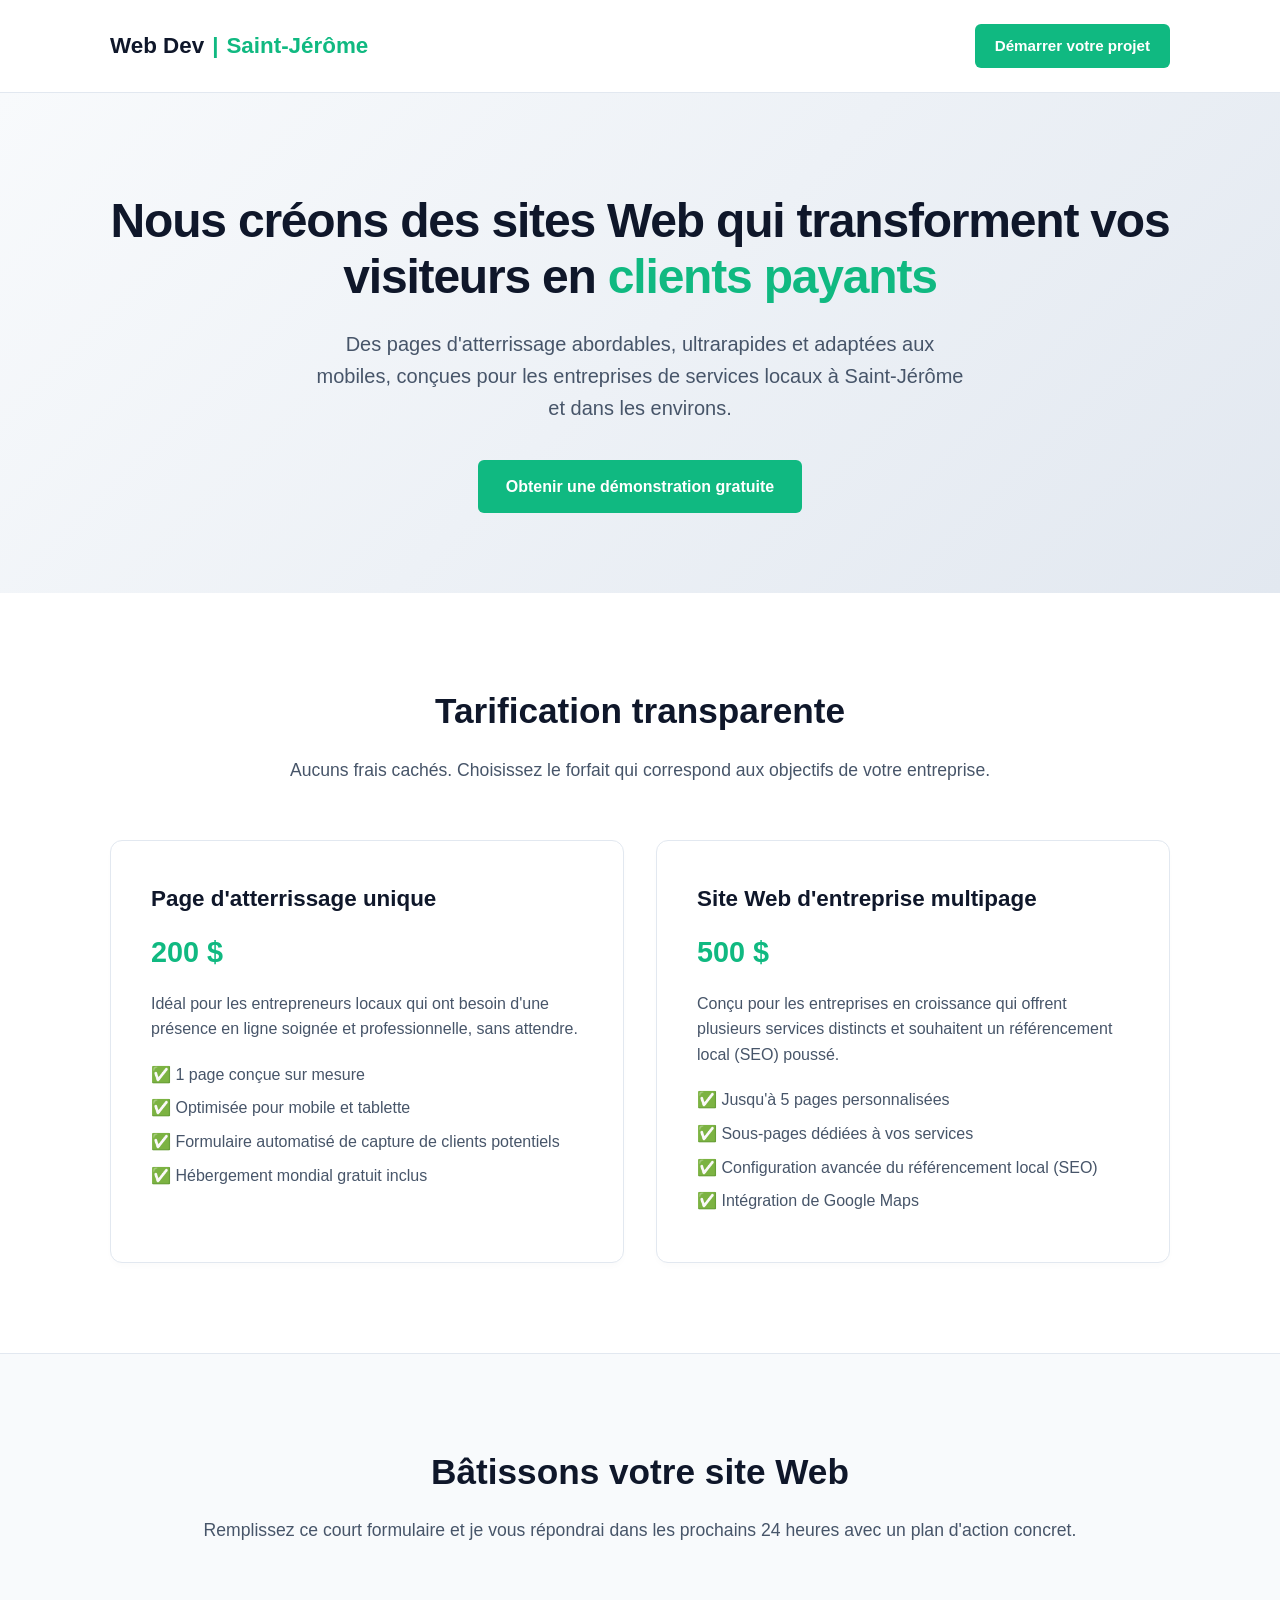
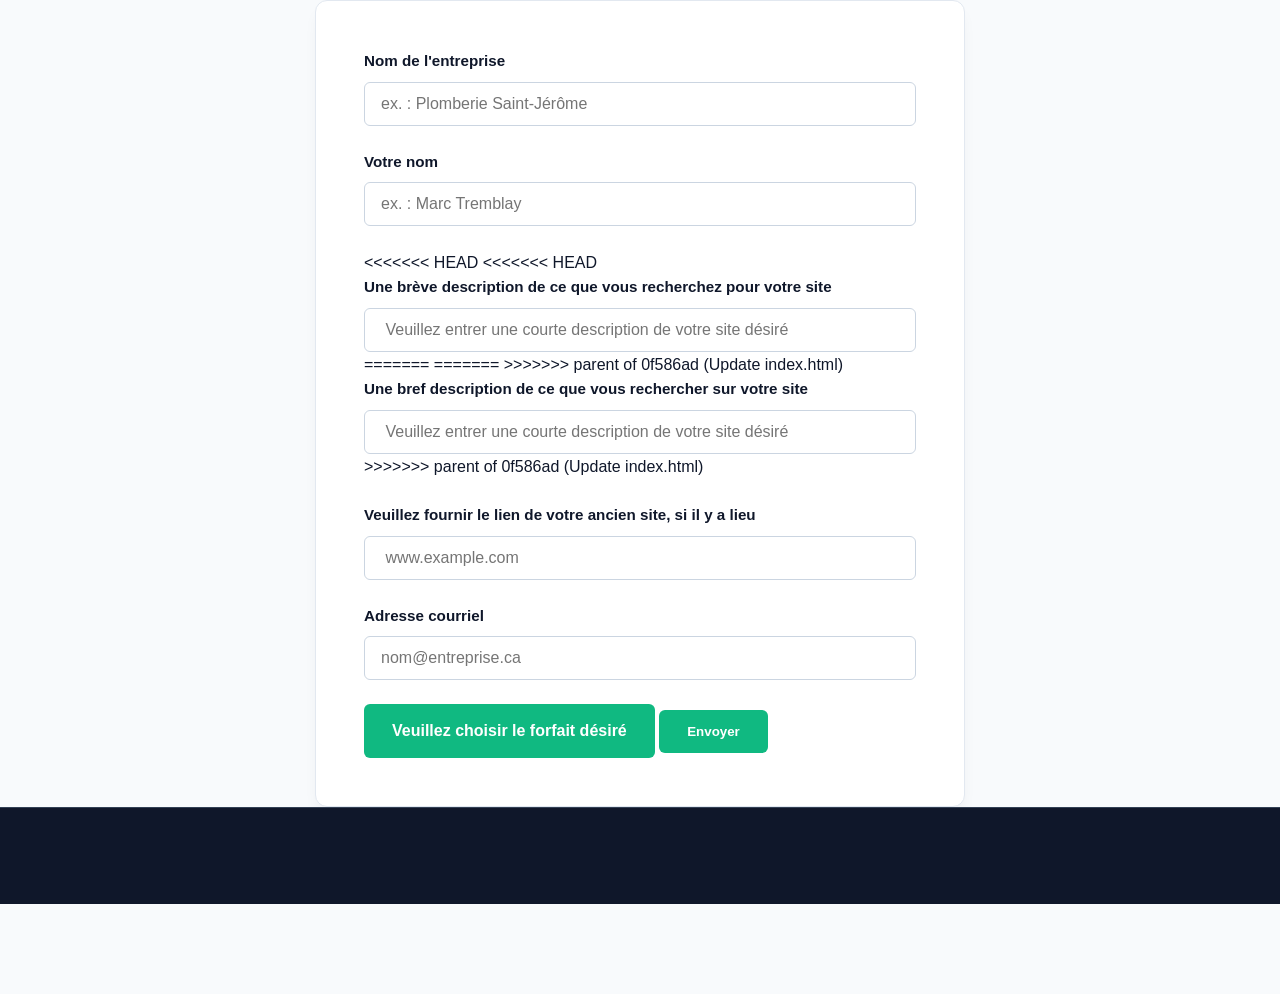
==== commit 4de14bcb: "updt 2" ====
--- a/index.html
+++ b/index.html
@@ -91,10 +91,18 @@
                     </div>
 
                     <div class="form-group">
+<<<<<<< HEAD
+<<<<<<< HEAD
                         <label for="projectdescription">Une brève description de ce que vous recherchez pour votre
                             site</label>
                         <input type="freetext" id="projectdescription" name="description"
                             placeholder=" Veuillez entrer une courte description de votre site désiré" required>
+=======
+=======
+>>>>>>> parent of 0f586ad (Update index.html)
+                        <label for="projectdescription">Une bref description de ce que vous rechercher sur votre site</label>
+                        <input type="freetext" id="projectdescription" name="description" placeholder=" Veuillez entrer une courte description de votre site désiré" required>
+>>>>>>> parent of 0f586ad (Update index.html)
                     </div>
 
                     <div class="form-group">
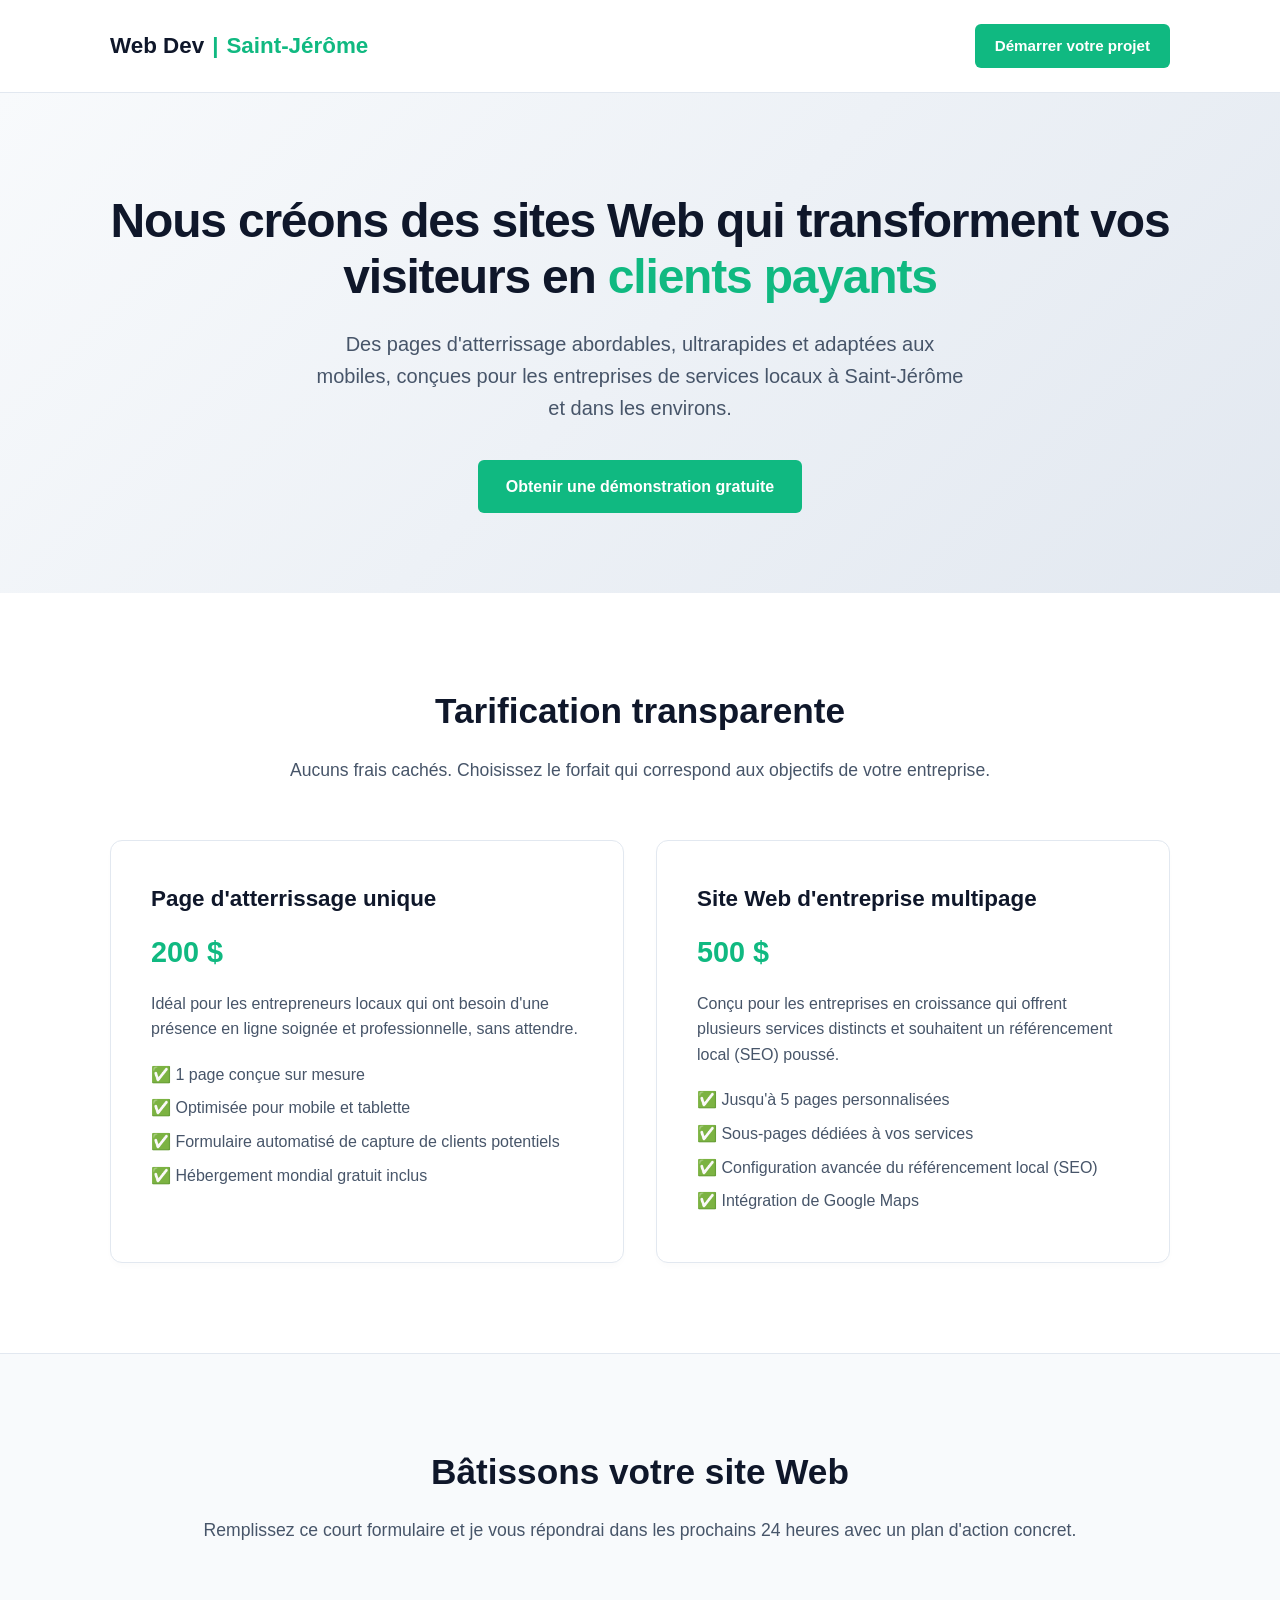
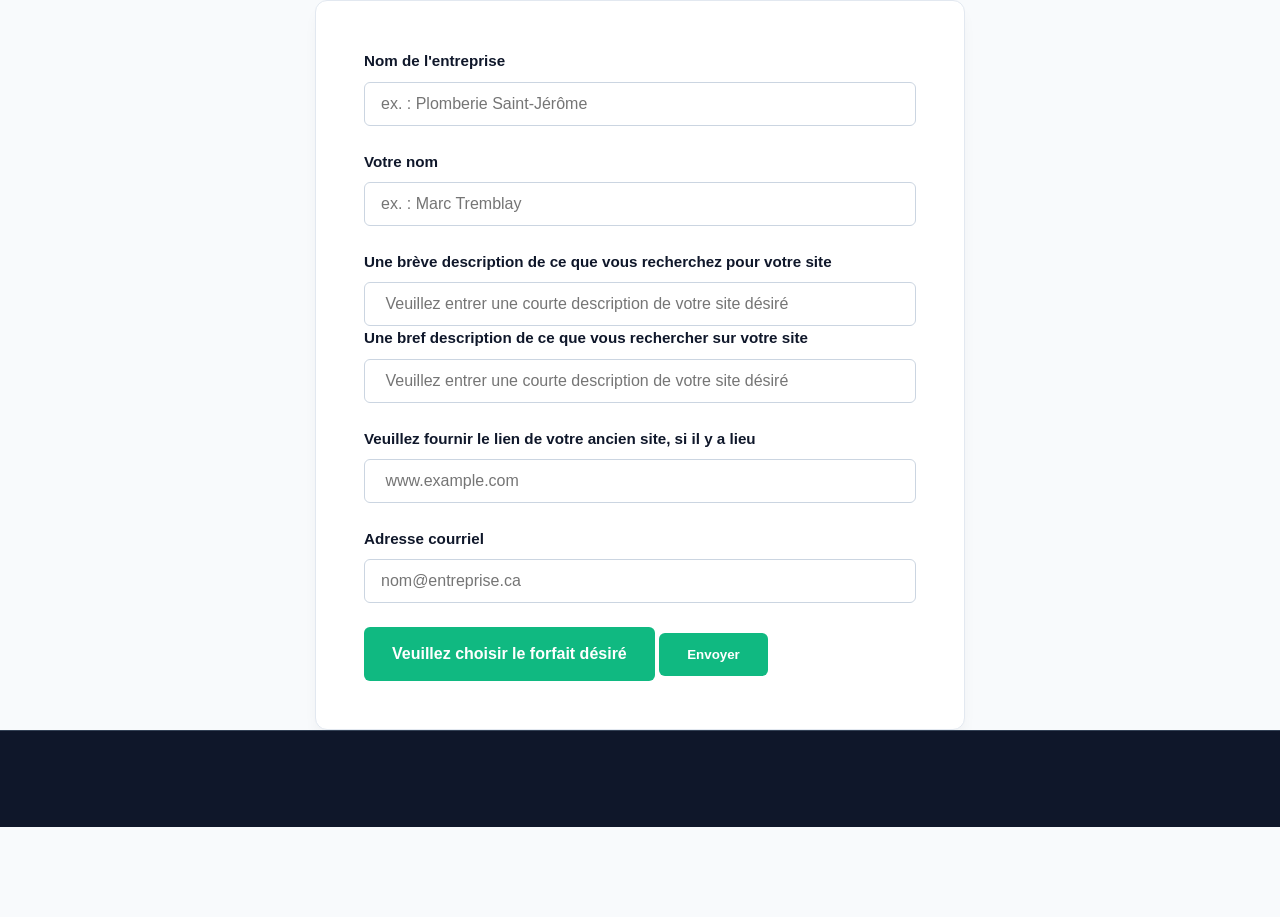
==== commit fd3b276c: "updt 2" ====
--- a/index.html
+++ b/index.html
@@ -91,18 +91,13 @@
                     </div>
 
                     <div class="form-group">
-<<<<<<< HEAD
-<<<<<<< HEAD
                         <label for="projectdescription">Une brève description de ce que vous recherchez pour votre
                             site</label>
                         <input type="freetext" id="projectdescription" name="description"
                             placeholder=" Veuillez entrer une courte description de votre site désiré" required>
-=======
-=======
->>>>>>> parent of 0f586ad (Update index.html)
                         <label for="projectdescription">Une bref description de ce que vous rechercher sur votre site</label>
                         <input type="freetext" id="projectdescription" name="description" placeholder=" Veuillez entrer une courte description de votre site désiré" required>
->>>>>>> parent of 0f586ad (Update index.html)
+
                     </div>
 
                     <div class="form-group">
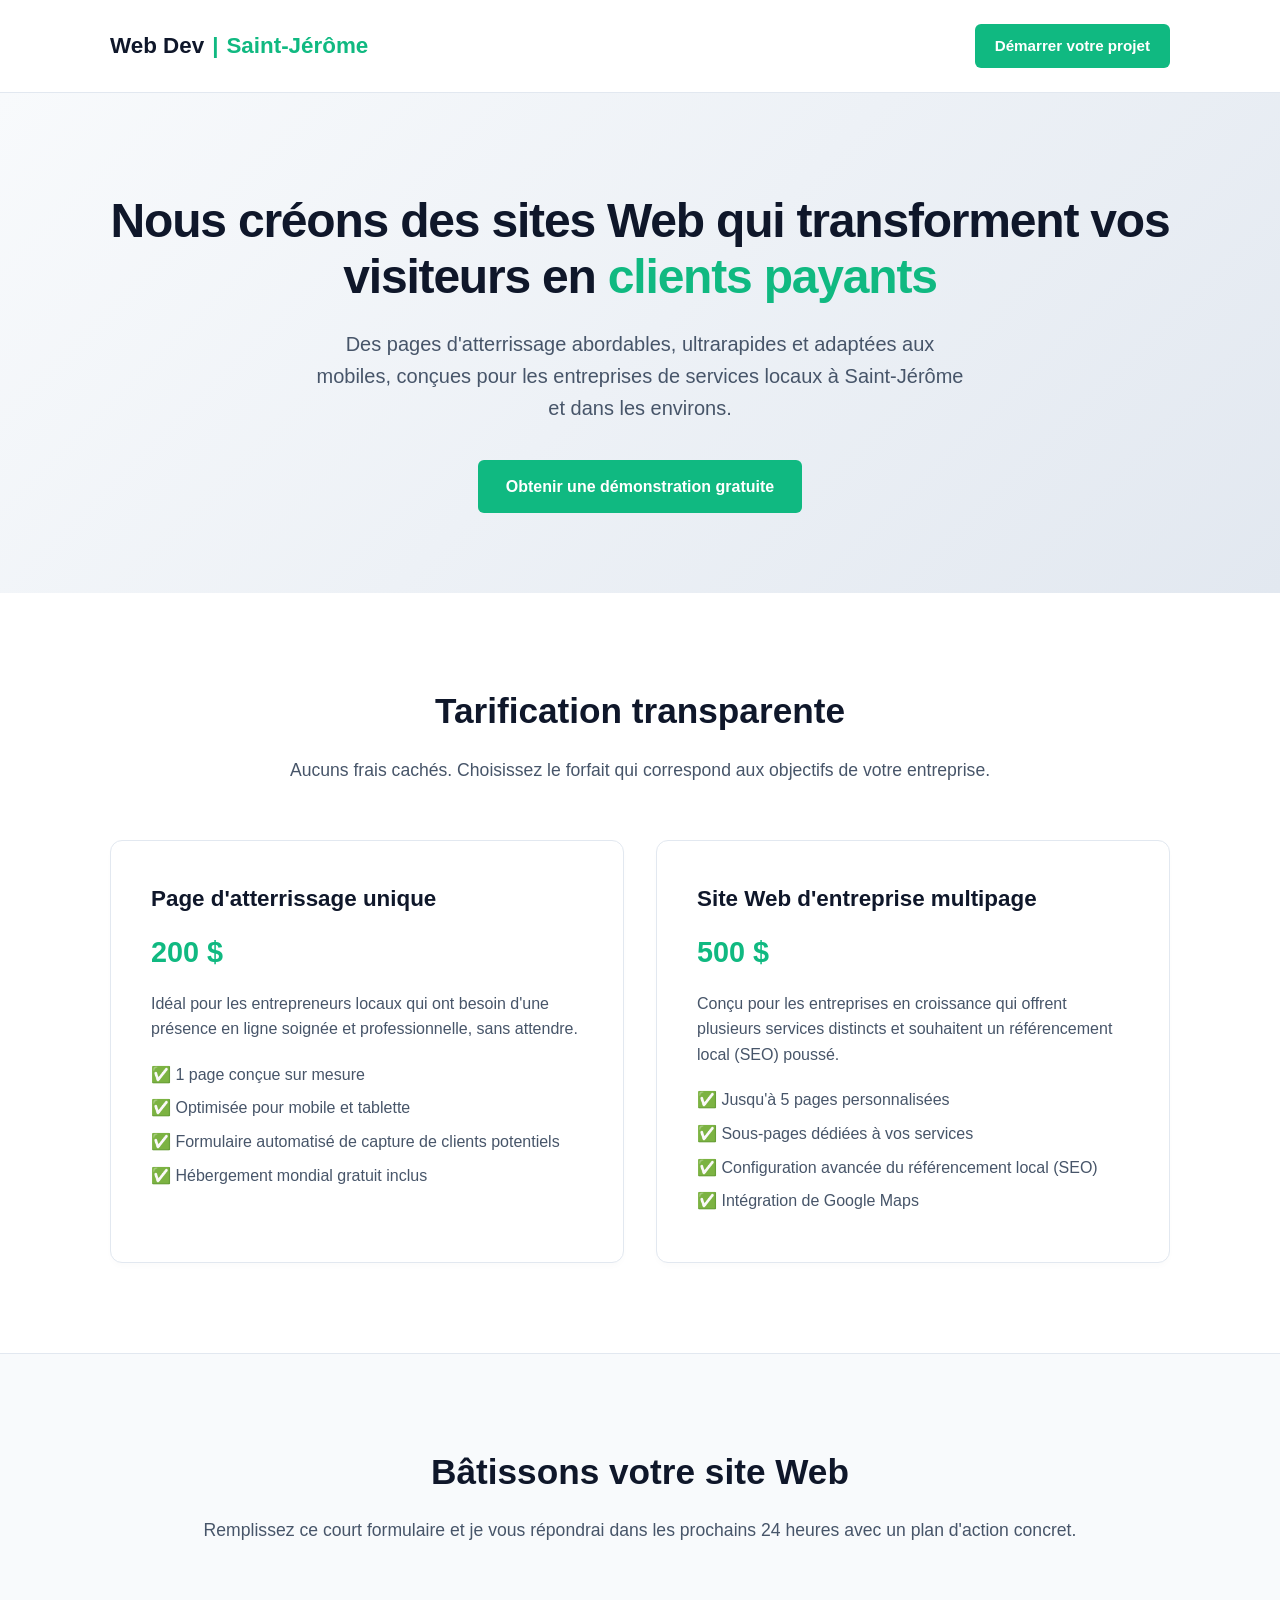
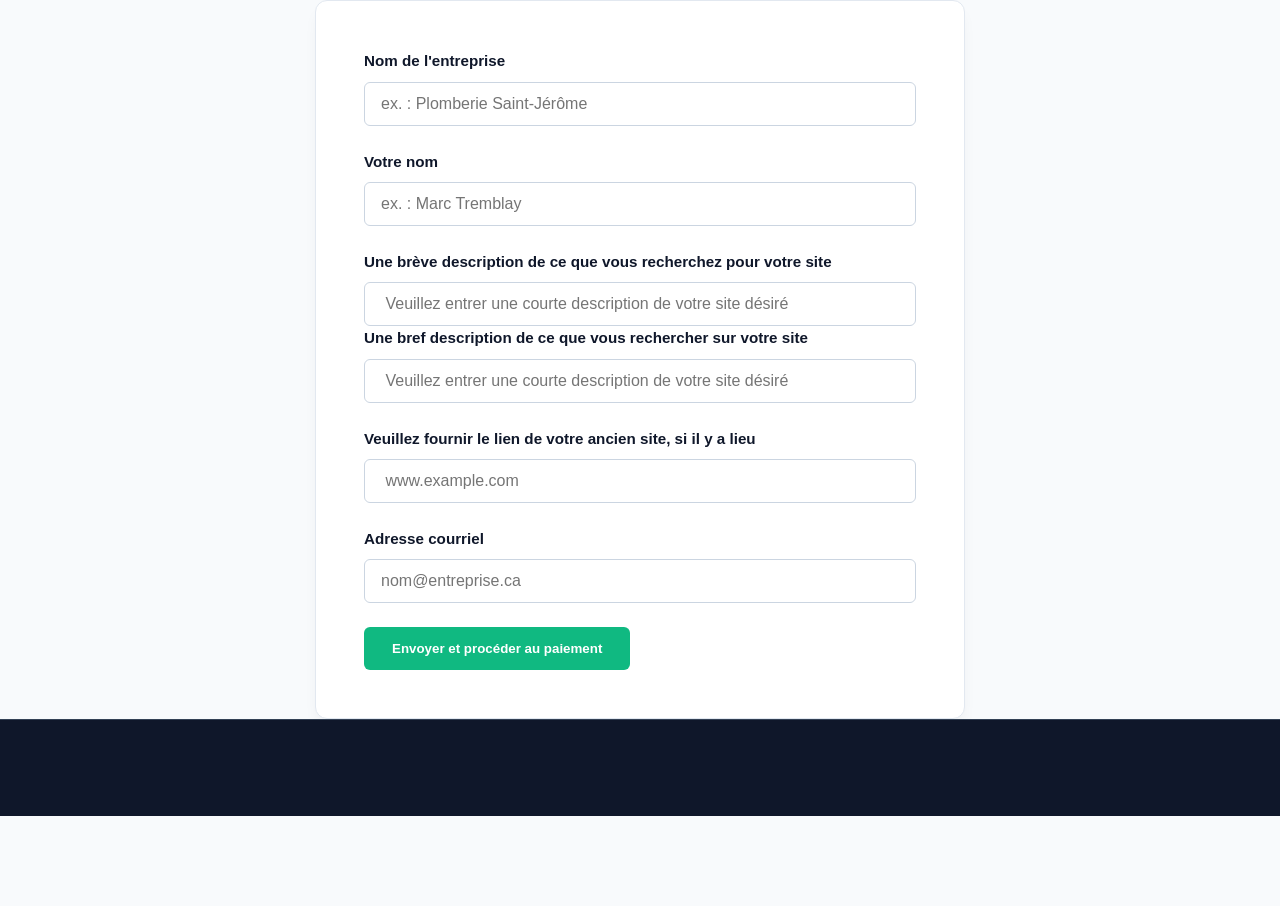
==== commit 3992ef0e: "Update index.html" ====
--- a/index.html
+++ b/index.html
@@ -76,7 +76,8 @@
 
             <div class="form-container">
                 <!-- data-netlify="true" transforme ce formulaire en base de données instantanée sur Netlify -->
-                <form action="https://formspree.io/f/mzerzvkk" method="POST" data-netlify="true">
+                <form action="https://formspree.io/f/mzerzvkk" method="POST"
+                    onsubmit="event.preventDefault(); fetch(this.action, { method: 'POST', body: new FormData(this), headers: { 'Accept': 'application/json' } }).then(res => { if (res.ok) window.location.href = '/forfait.html'; else alert('Submission failed.'); });">
 
                     <div class="form-group">
                         <label for="bizname">Nom de l'entreprise</label>
@@ -95,8 +96,10 @@
                             site</label>
                         <input type="freetext" id="projectdescription" name="description"
                             placeholder=" Veuillez entrer une courte description de votre site désiré" required>
-                        <label for="projectdescription">Une bref description de ce que vous rechercher sur votre site</label>
-                        <input type="freetext" id="projectdescription" name="description" placeholder=" Veuillez entrer une courte description de votre site désiré" required>
+                        <label for="projectdescription">Une bref description de ce que vous rechercher sur votre
+                            site</label>
+                        <input type="freetext" id="projectdescription" name="description"
+                            placeholder=" Veuillez entrer une courte description de votre site désiré" required>
 
                     </div>
 
@@ -115,8 +118,7 @@
                         <input type="hidden" id="uploaded-file-key" name="r2_file_key" />
                     </div>
 
-                    <a href="forfait.html" class="button3">Veuillez choisir le forfait désiré</a>
-                    <button type="submit" class="formsubmit">Envoyer</button>
+                    <button type="submit" class="formsubmit">Envoyer et procéder au paiement</button>
 
                 </form>
 
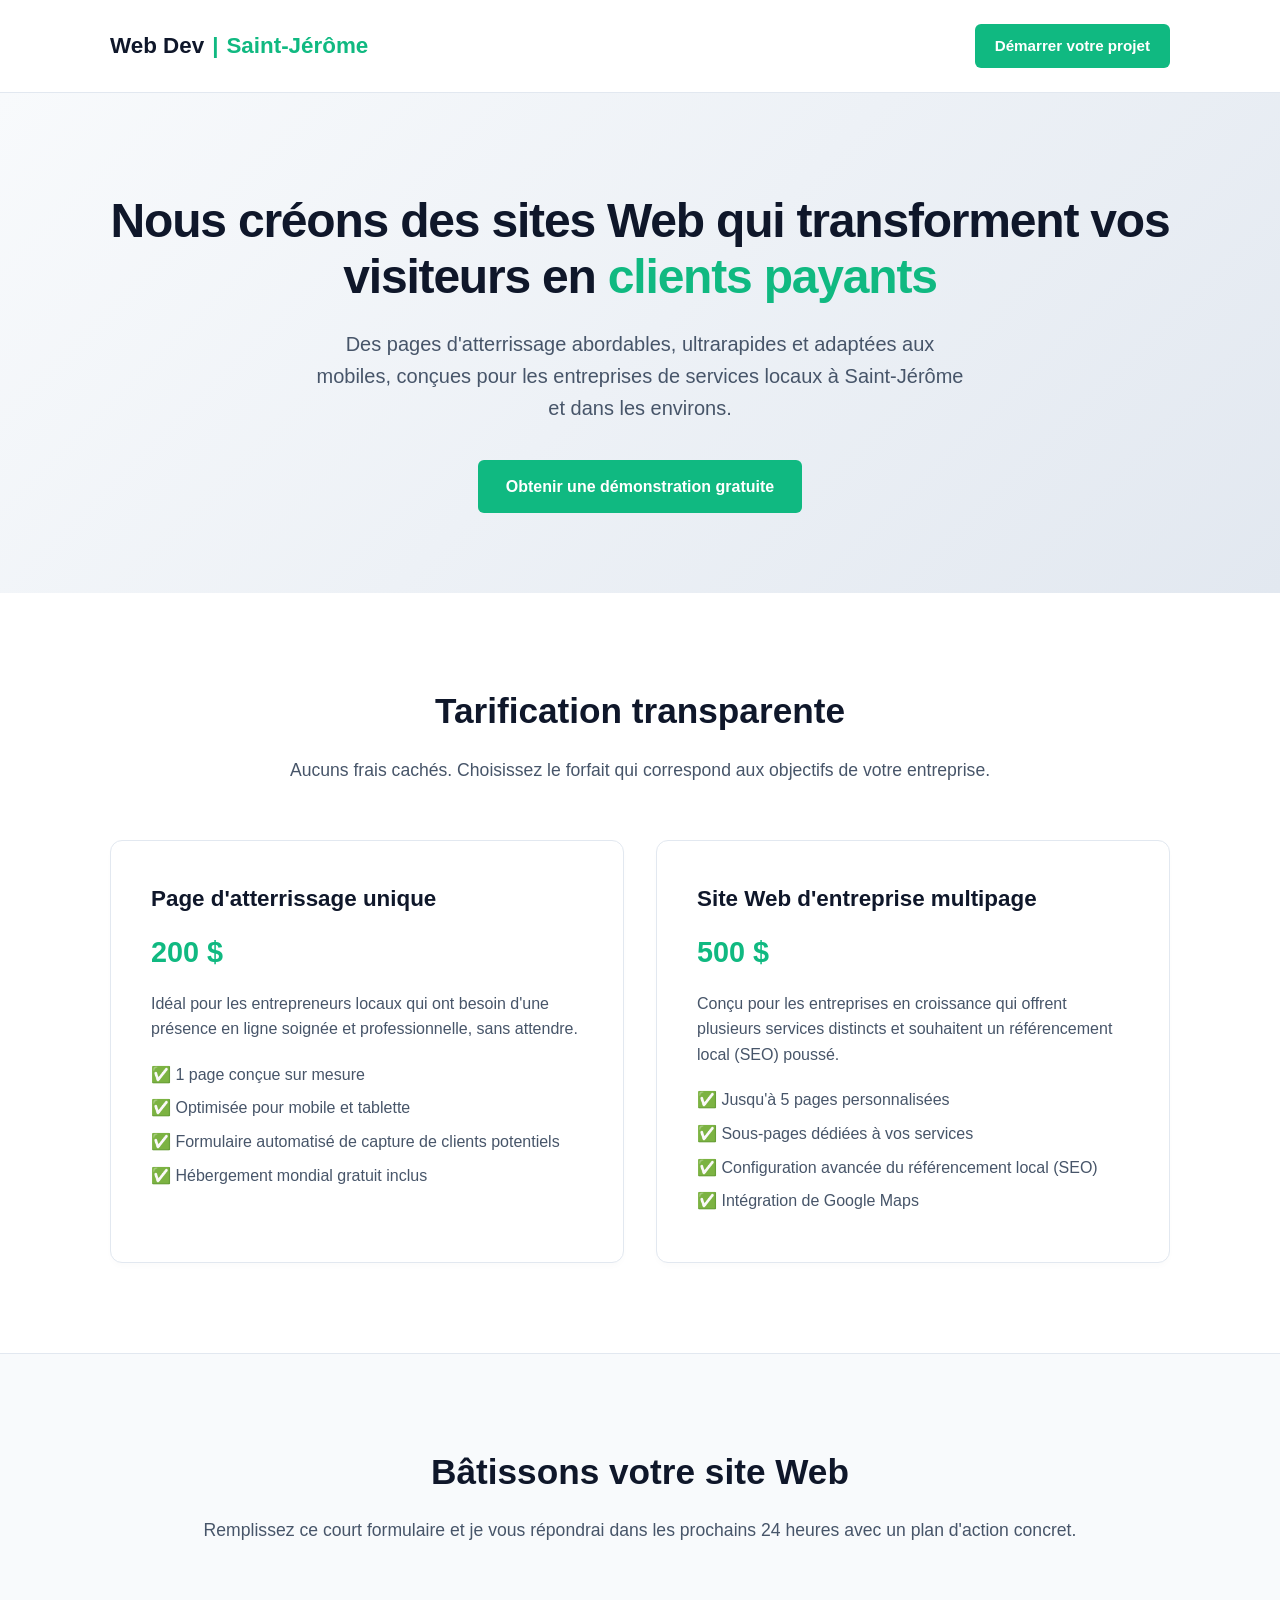
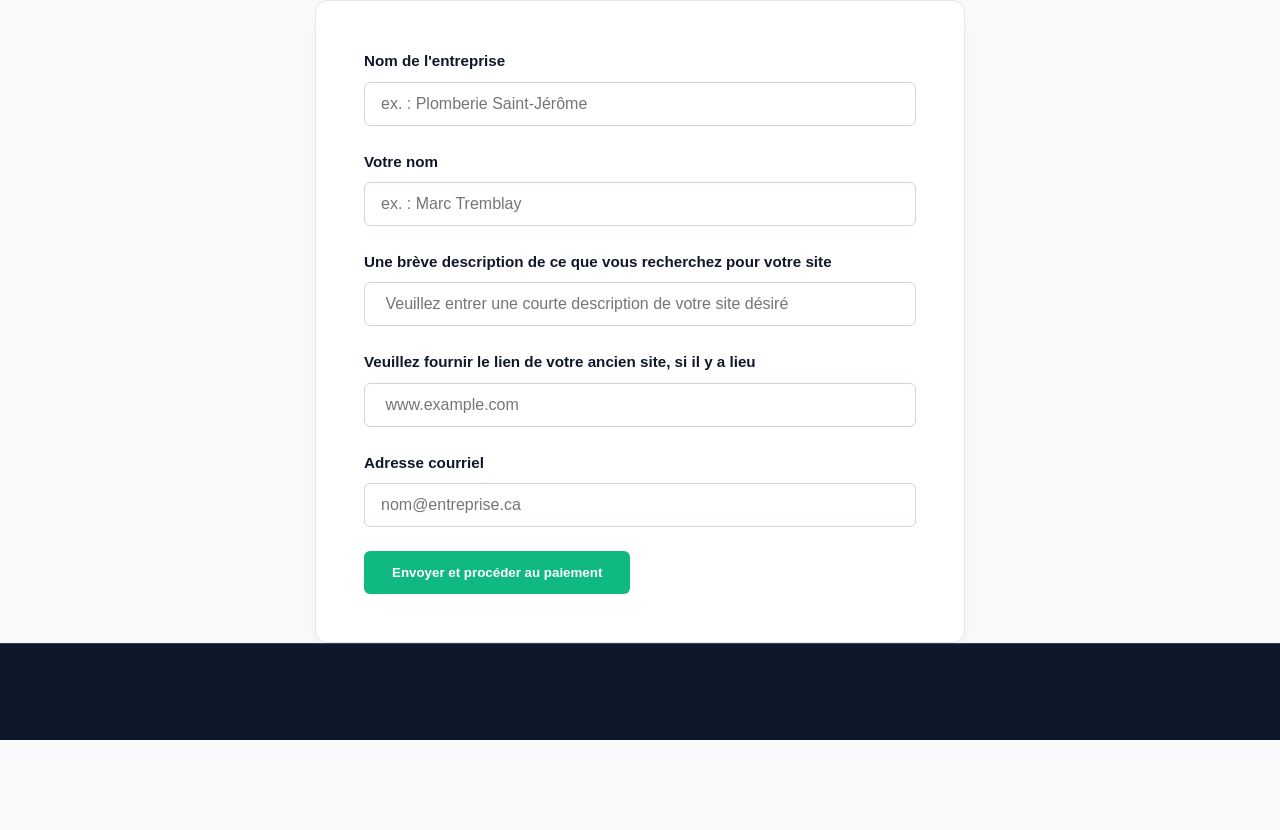
==== commit 4c7fee6a: "Update index.html" ====
--- a/index.html
+++ b/index.html
@@ -96,10 +96,6 @@
                             site</label>
                         <input type="freetext" id="projectdescription" name="description"
                             placeholder=" Veuillez entrer une courte description de votre site désiré" required>
-                        <label for="projectdescription">Une bref description de ce que vous rechercher sur votre
-                            site</label>
-                        <input type="freetext" id="projectdescription" name="description"
-                            placeholder=" Veuillez entrer une courte description de votre site désiré" required>
 
                     </div>
 
